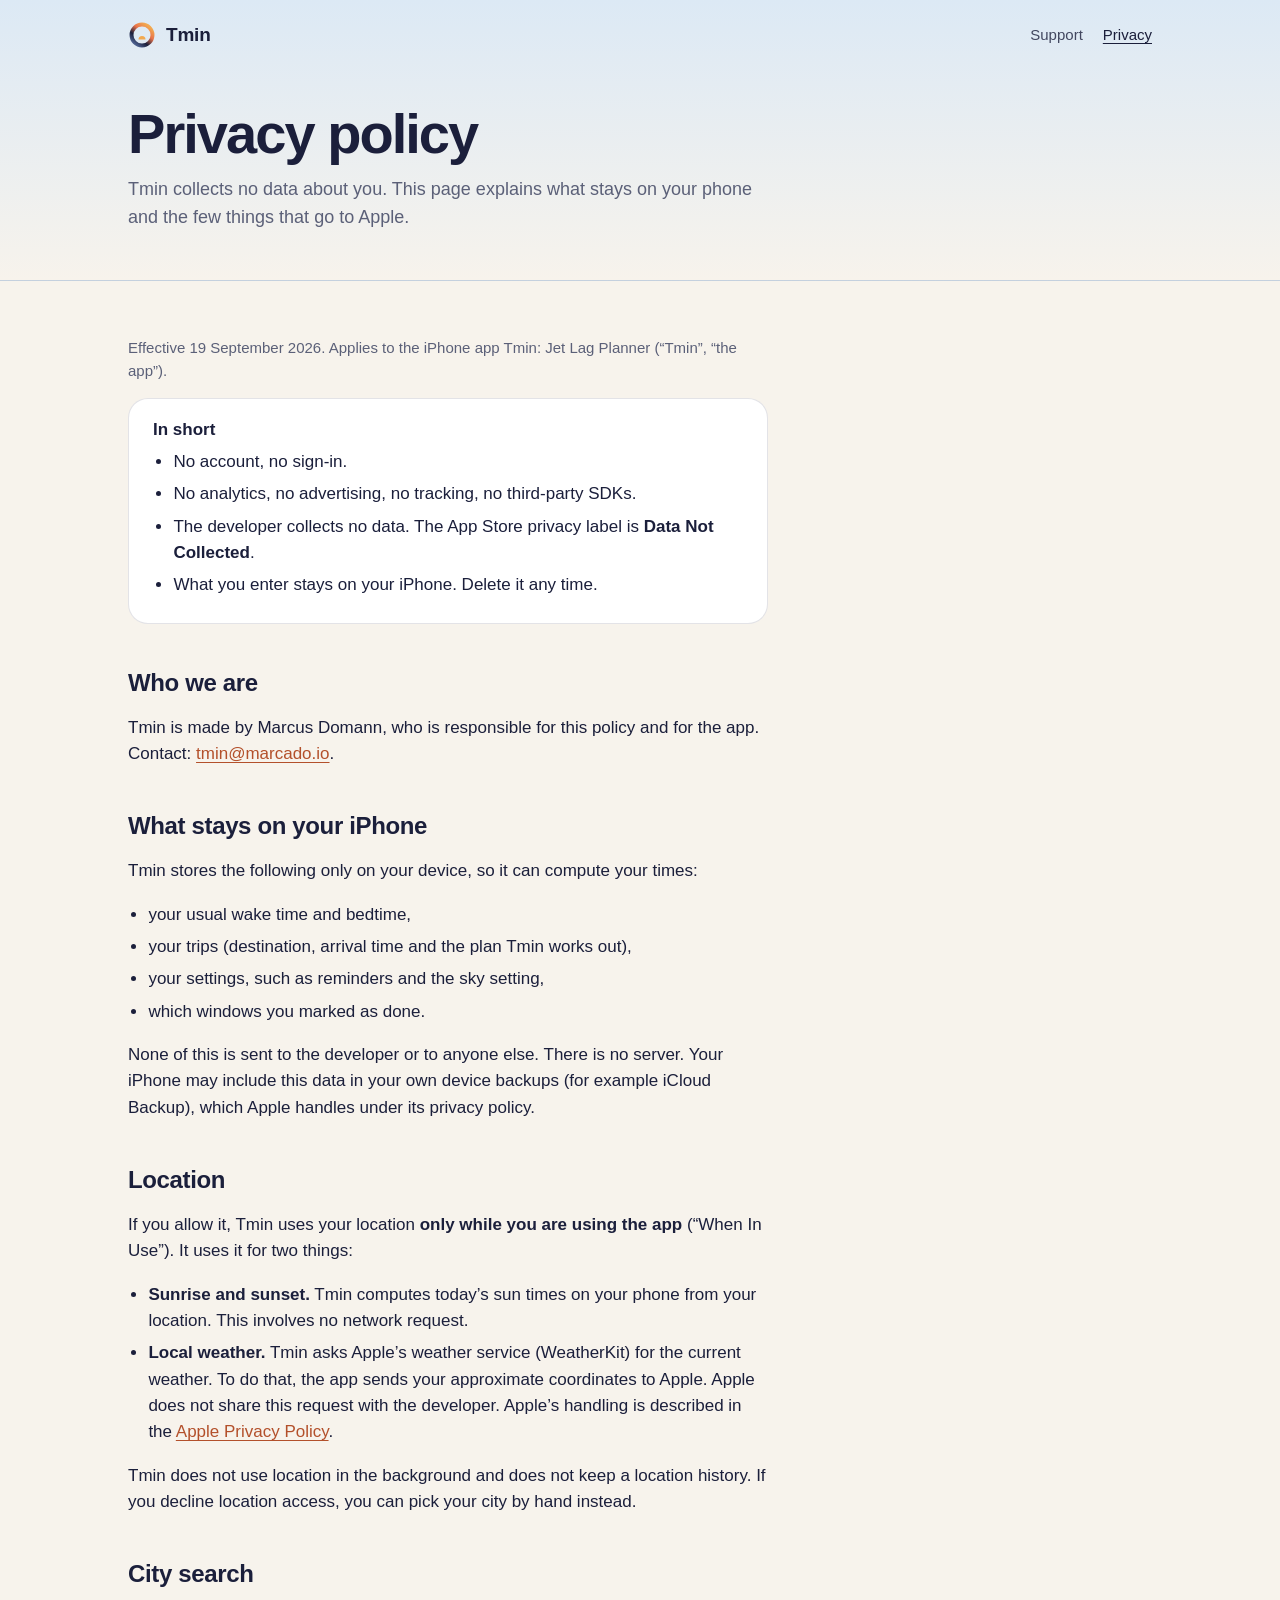
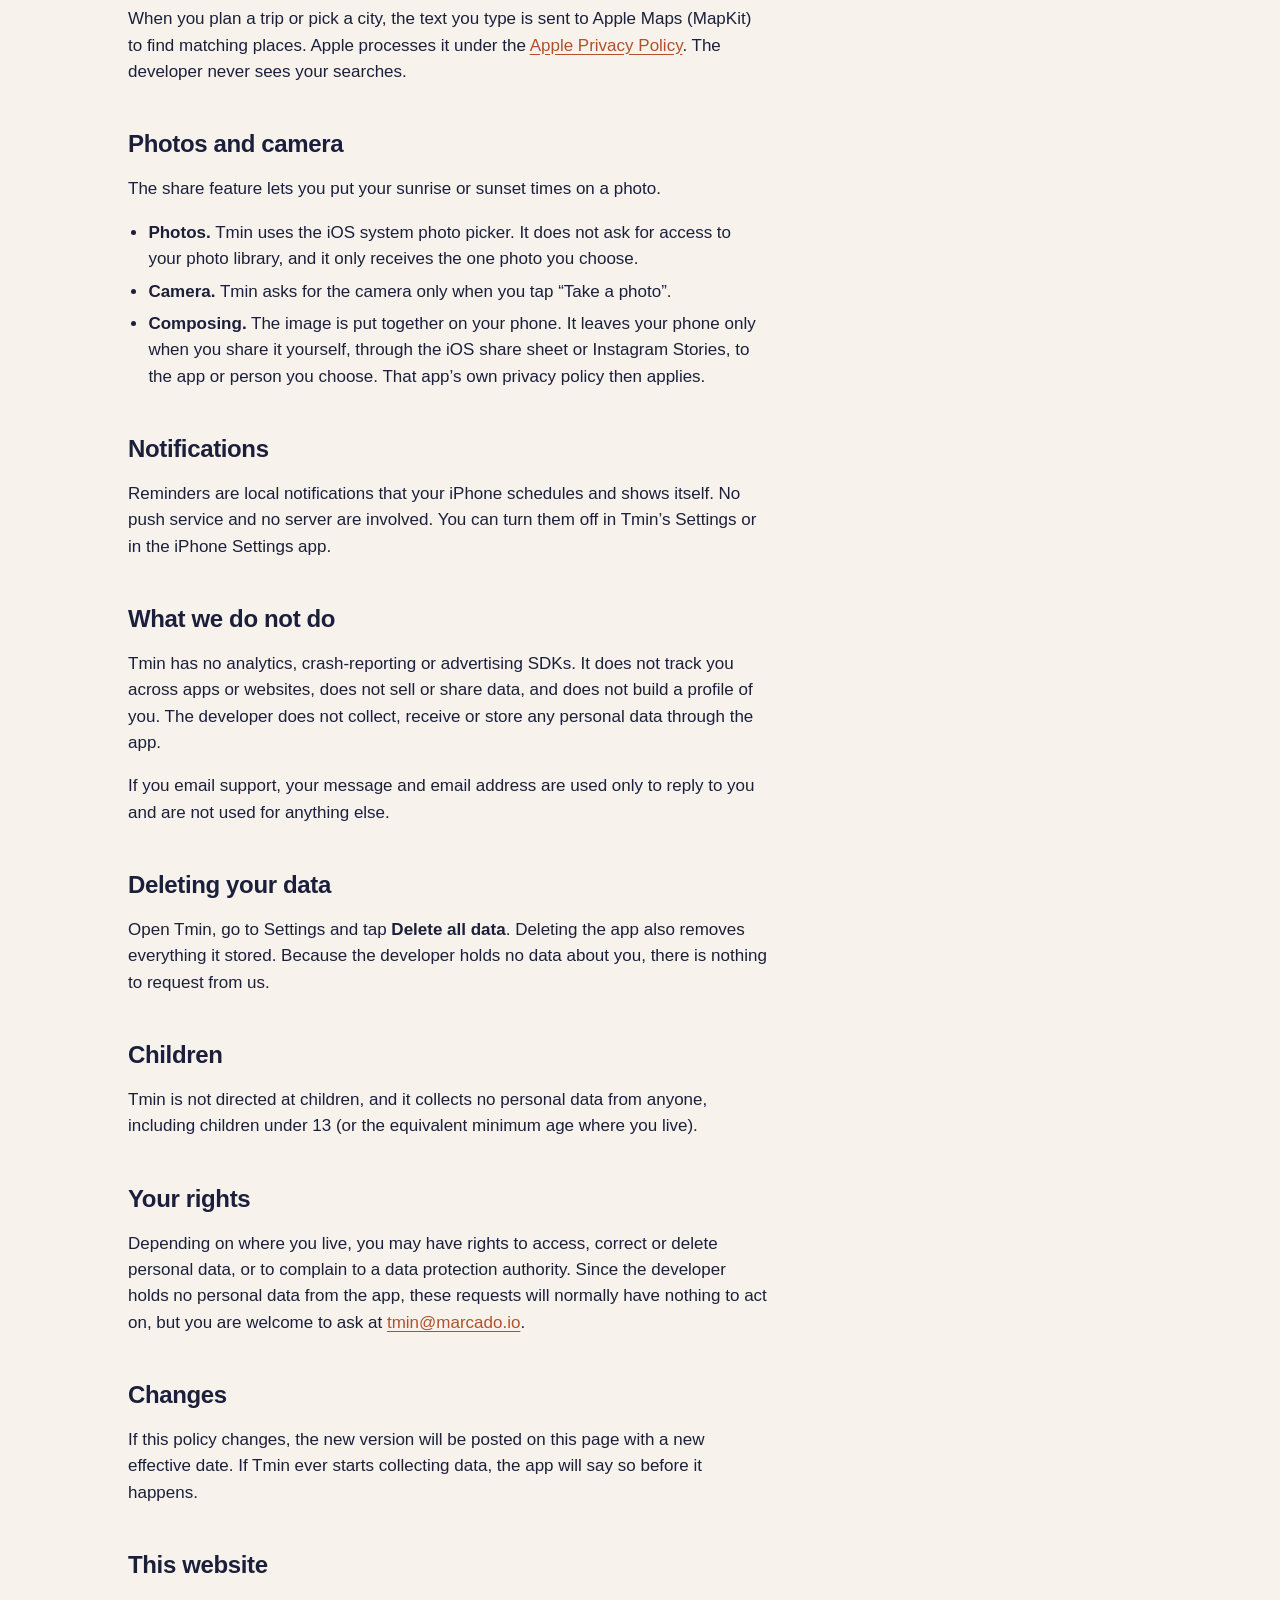
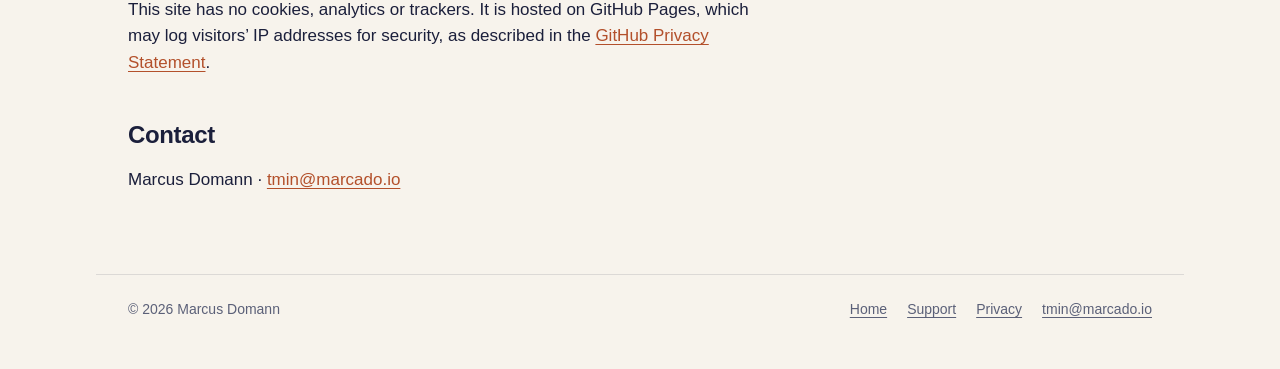
==== privacy/index.html @ cd1d9ae6 "Tmin support and privacy site Co-Authored-By: Claude Opus 5 (1M context) <noreply@anthropic.com>" ====
<!doctype html>
<html lang="en-GB">
<head>
<meta charset="utf-8">
<meta name="viewport" content="width=device-width, initial-scale=1">
<title>Tmin Privacy Policy</title>
<meta name="description" content="Tmin collects no data. No account, no analytics, no tracking. What stays on your iPhone and what goes to Apple.">
<meta name="theme-color" content="#DCE9F5">
<link rel="icon" href="../assets/favicon.svg" type="image/svg+xml">
<link rel="apple-touch-icon" href="../assets/apple-touch-icon.png">
<link rel="stylesheet" href="../assets/style.css">
</head>
<body>
<header class="page-head">
  <div class="wrap">
    <div class="bar">
      <a class="brand" href="../"><img src="../assets/favicon.svg" alt="" width="28" height="28">Tmin</a>
      <nav aria-label="Site"><a href="../support/">Support</a><a href="./" aria-current="page">Privacy</a></nav>
    </div>
    <div class="intro">
      <h1>Privacy policy</h1>
      <p>Tmin collects no data about you. This page explains what stays on your phone and the few things that go to Apple.</p>
    </div>
  </div>
</header>
<main class="wrap">
  <div class="doc">
    <p class="meta">Effective 19 September 2026. Applies to the iPhone app Tmin: Jet Lag Planner (“Tmin”, “the app”).</p>

    <div class="summary">
      <strong>In short</strong>
      <ul>
        <li>No account, no sign-in.</li>
        <li>No analytics, no advertising, no tracking, no third-party SDKs.</li>
        <li>The developer collects no data. The App Store privacy label is <strong>Data Not Collected</strong>.</li>
        <li>What you enter stays on your iPhone. Delete it any time.</li>
      </ul>
    </div>

    <h2 id="who">Who we are</h2>
    <p>Tmin is made by Marcus Domann, who is responsible for this policy and for the app. Contact: <a href="mailto:tmin@marcado.io">tmin@marcado.io</a>.</p>

    <h2 id="on-device">What stays on your iPhone</h2>
    <p>Tmin stores the following only on your device, so it can compute your times:</p>
    <ul>
      <li>your usual wake time and bedtime,</li>
      <li>your trips (destination, arrival time and the plan Tmin works out),</li>
      <li>your settings, such as reminders and the sky setting,</li>
      <li>which windows you marked as done.</li>
    </ul>
    <p>None of this is sent to the developer or to anyone else. There is no server. Your iPhone may include this data in your own device backups (for example iCloud Backup), which Apple handles under its privacy policy.</p>

    <h2 id="location">Location</h2>
    <p>If you allow it, Tmin uses your location <strong>only while you are using the app</strong> (“When In Use”). It uses it for two things:</p>
    <ul>
      <li><strong>Sunrise and sunset.</strong> Tmin computes today’s sun times on your phone from your location. This involves no network request.</li>
      <li><strong>Local weather.</strong> Tmin asks Apple’s weather service (WeatherKit) for the current weather. To do that, the app sends your approximate coordinates to Apple. Apple does not share this request with the developer. Apple’s handling is described in the <a href="https://www.apple.com/legal/privacy/">Apple Privacy Policy</a>.</li>
    </ul>
    <p>Tmin does not use location in the background and does not keep a location history. If you decline location access, you can pick your city by hand instead.</p>

    <h2 id="search">City search</h2>
    <p>When you plan a trip or pick a city, the text you type is sent to Apple Maps (MapKit) to find matching places. Apple processes it under the <a href="https://www.apple.com/legal/privacy/">Apple Privacy Policy</a>. The developer never sees your searches.</p>

    <h2 id="photos">Photos and camera</h2>
    <p>The share feature lets you put your sunrise or sunset times on a photo.</p>
    <ul>
      <li><strong>Photos.</strong> Tmin uses the iOS system photo picker. It does not ask for access to your photo library, and it only receives the one photo you choose.</li>
      <li><strong>Camera.</strong> Tmin asks for the camera only when you tap “Take a photo”.</li>
      <li><strong>Composing.</strong> The image is put together on your phone. It leaves your phone only when you share it yourself, through the iOS share sheet or Instagram Stories, to the app or person you choose. That app’s own privacy policy then applies.</li>
    </ul>

    <h2 id="notifications">Notifications</h2>
    <p>Reminders are local notifications that your iPhone schedules and shows itself. No push service and no server are involved. You can turn them off in Tmin’s Settings or in the iPhone Settings app.</p>

    <h2 id="not-collected">What we do not do</h2>
    <p>Tmin has no analytics, crash-reporting or advertising SDKs. It does not track you across apps or websites, does not sell or share data, and does not build a profile of you. The developer does not collect, receive or store any personal data through the app.</p>
    <p>If you email support, your message and email address are used only to reply to you and are not used for anything else.</p>

    <h2 id="delete">Deleting your data</h2>
    <p>Open Tmin, go to Settings and tap <strong>Delete all data</strong>. Deleting the app also removes everything it stored. Because the developer holds no data about you, there is nothing to request from us.</p>

    <h2 id="children">Children</h2>
    <p>Tmin is not directed at children, and it collects no personal data from anyone, including children under 13 (or the equivalent minimum age where you live).</p>

    <h2 id="rights">Your rights</h2>
    <p>Depending on where you live, you may have rights to access, correct or delete personal data, or to complain to a data protection authority. Since the developer holds no personal data from the app, these requests will normally have nothing to act on, but you are welcome to ask at <a href="mailto:tmin@marcado.io">tmin@marcado.io</a>.</p>

    <h2 id="changes">Changes</h2>
    <p>If this policy changes, the new version will be posted on this page with a new effective date. If Tmin ever starts collecting data, the app will say so before it happens.</p>

    <h2 id="website">This website</h2>
    <p>This site has no cookies, analytics or trackers. It is hosted on GitHub Pages, which may log visitors’ IP addresses for security, as described in the <a href="https://docs.github.com/en/site-policy/privacy-policies/github-general-privacy-statement">GitHub Privacy Statement</a>.</p>

    <h2 id="contact">Contact</h2>
    <p>Marcus Domann · <a href="mailto:tmin@marcado.io">tmin@marcado.io</a></p>
  </div>
</main>
<footer>
  <div class="wrap">
    <span>© 2026 Marcus Domann</span>
    <nav aria-label="Footer"><a href="../">Home</a><a href="../support/">Support</a><a href="../privacy/">Privacy</a><a href="mailto:tmin@marcado.io">tmin@marcado.io</a></nav>
  </div>
</footer>
</body>
</html>
---- assets/style.css ----
:root {
  --indigo: #1B1F3B;
  --amber: #F2A950;
  --coral: #E8734A;
  --sky: #DCE9F5;
  --paper: #F7F3EC;
  --dusk: #4A5E8C;

  --bg: var(--paper);
  --surface: #FFFFFF;
  --text: var(--indigo);
  --muted: #5B6078;
  --rule: rgba(27, 31, 59, 0.12);
  --link: #B3502B;
  --hero: linear-gradient(180deg, #1B1F3B 0%, #2F3A66 34%, #6E86B5 62%, #DCE9F5 82%, #F7E3C4 94%, #F2A950 100%);
  --hero-soft: linear-gradient(180deg, #DCE9F5 0%, #F7F3EC 100%);

  --font: -apple-system, BlinkMacSystemFont, "SF Pro Text", "Helvetica Neue", Helvetica, Arial, sans-serif;
  --display: -apple-system-headline, -apple-system, BlinkMacSystemFont, "SF Pro Display", "Helvetica Neue", Helvetica, Arial, sans-serif;
  --measure: 40rem;
  color-scheme: light dark;
}

@media (prefers-color-scheme: dark) {
  :root {
    --bg: #12152A;
    --surface: #1B1F3B;
    --text: #F2EEE6;
    --muted: #A9AEC6;
    --rule: rgba(247, 243, 236, 0.14);
    --link: var(--amber);
    --hero-soft: linear-gradient(180deg, #1B1F3B 0%, #12152A 100%);
  }
}

* { box-sizing: border-box; }
html { -webkit-text-size-adjust: 100%; }
body {
  margin: 0;
  background: var(--bg);
  color: var(--text);
  font: 17px/1.55 var(--font);
  -webkit-font-smoothing: antialiased;
}
img { max-width: 100%; display: block; }
a { color: var(--link); text-underline-offset: 0.18em; }
a:hover { text-decoration-thickness: 2px; }
:focus-visible { outline: 2px solid var(--amber); outline-offset: 3px; border-radius: 4px; }

.wrap { max-width: 68rem; margin: 0 auto; padding: 0 16px; }
@media (min-width: 720px) { .wrap { padding: 0 32px; } }

/* Top bar */
.bar { display: flex; align-items: center; justify-content: space-between; gap: 16px; padding: 20px 0; }
.brand { display: inline-flex; align-items: center; gap: 10px; color: inherit; text-decoration: none; font-weight: 700; font-size: 19px; letter-spacing: -0.01em; }
.brand img { width: 28px; height: 28px; }
.bar nav { display: flex; gap: 20px; font-size: 15px; }
.bar nav a { color: inherit; text-decoration: none; opacity: 0.8; }
.bar nav a:hover, .bar nav a[aria-current] { opacity: 1; text-decoration: underline; }

/* Ring mark */
.mark {
  position: relative;
  width: var(--size, 120px);
  aspect-ratio: 1;
  border-radius: 50%;
  background: conic-gradient(from 0deg, #DCE9F5, #F2A950 70deg, #E8734A 130deg, #1B1F3B 185deg, #4A5E8C 270deg, #DCE9F5 360deg);
  -webkit-mask: radial-gradient(circle, transparent 57%, #000 58%);
          mask: radial-gradient(circle, transparent 57%, #000 58%);
}
.mark-wrap { position: relative; width: var(--size, 120px); aspect-ratio: 1; }
.mark-wrap svg { position: absolute; inset: 0; width: 100%; height: 100%; }

/* Landing hero */
.hero { background: var(--hero); color: var(--paper); }
.hero .bar nav a { color: var(--paper); }
.hero-body { text-align: center; padding: 48px 0 120px; }
.hero-body .mark-wrap { --size: 132px; margin: 0 auto 28px; }
.hero h1 {
  font-family: var(--display);
  font-size: clamp(44px, 9vw, 84px);
  line-height: 1.02;
  letter-spacing: -0.035em;
  font-weight: 700;
  margin: 0;
}
.hero .kicker { margin: 0 0 14px; font-size: 14px; letter-spacing: 0.16em; text-transform: uppercase; opacity: 0.75; }
.hero .lede { max-width: 34rem; margin: 22px auto 0; font-size: clamp(18px, 2.4vw, 21px); line-height: 1.5; color: rgba(247, 243, 236, 0.9); }
.cta { display: inline-flex; flex-wrap: wrap; justify-content: center; gap: 12px 28px; margin-top: 34px; align-items: center; }
.button {
  display: inline-block;
  background: var(--paper);
  color: var(--indigo);
  text-decoration: none;
  font-weight: 600;
  padding: 14px 26px;
  border-radius: 999px;
  box-shadow: 0 8px 30px rgba(27, 31, 59, 0.25);
}
.button:hover { background: #fff; }
.cta .quiet { color: var(--paper); font-size: 15px; }
.facts { margin: 30px 0 0; padding: 0; list-style: none; display: flex; flex-wrap: wrap; justify-content: center; gap: 8px 22px; font-size: 14px; color: var(--indigo); }
.facts li::before { content: "·"; margin-right: 8px; opacity: 0.5; }
.facts li:first-child::before { content: none; }

/* Worked example */
.example { margin-top: -72px; }
.card {
  background: var(--surface);
  border-radius: 24px;
  padding: 28px 24px;
  box-shadow: 0 1px 0 var(--rule), 0 24px 60px rgba(27, 31, 59, 0.12);
}
@media (min-width: 720px) { .card { padding: 36px 40px; } }
.card h2 { margin: 0 0 4px; font-size: 15px; letter-spacing: 0.12em; text-transform: uppercase; color: var(--muted); font-weight: 600; }
.card .route { margin: 0 0 22px; font-size: clamp(22px, 3.4vw, 28px); font-weight: 700; letter-spacing: -0.02em; }
.blocks { display: grid; gap: 12px; grid-template-columns: 1fr; margin: 0; padding: 0; list-style: none; }
@media (min-width: 640px) { .blocks { grid-template-columns: 1fr 1fr; } }
.block { border-radius: 16px; padding: 18px 20px; display: grid; gap: 2px; }
.block .time { font-size: clamp(28px, 5vw, 38px); font-weight: 700; letter-spacing: -0.03em; font-variant-numeric: tabular-nums; }
.block .what { font-weight: 600; }
.block.avoid { background: #1B1F3B; color: var(--paper); }
.block.seek { background: linear-gradient(135deg, #F7E3C4, #F2A950); color: var(--indigo); }
.card .note { margin: 18px 0 0; font-size: 14px; color: var(--muted); }

/* Sections */
section { padding: 72px 0 0; }
.section-title { font-size: clamp(28px, 4.4vw, 40px); letter-spacing: -0.025em; line-height: 1.1; margin: 0 0 12px; }
.section-lede { color: var(--muted); max-width: var(--measure); margin: 0 0 32px; font-size: 18px; }
.features { display: grid; gap: 20px; grid-template-columns: 1fr; }
@media (min-width: 820px) { .features { grid-template-columns: repeat(3, 1fr); } }
.feature { padding: 26px 24px; border-radius: 22px; background: var(--hero-soft); border: 1px solid var(--rule); }
.feature .dot { width: 36px; height: 36px; border-radius: 50%; margin-bottom: 18px; }
.feature h3 { margin: 0 0 8px; font-size: 21px; letter-spacing: -0.01em; }
.feature p { margin: 0 0 10px; color: var(--muted); }
.feature ul { margin: 0; padding-left: 1.1em; color: var(--muted); }
.feature li { margin: 4px 0; }
.dot.trip { background: radial-gradient(circle at 35% 35%, #F7E3C4, #E8734A); }
.dot.day { background: radial-gradient(circle at 35% 35%, #fff, #F2A950); }
.dot.private { background: radial-gradient(circle at 35% 35%, #6E86B5, #1B1F3B); }

/* Screenshots */
.shots {
  display: grid;
  grid-auto-flow: column;
  grid-auto-columns: minmax(150px, 1fr);
  gap: 16px;
  overflow-x: auto;
  scroll-snap-type: x mandatory;
  padding: 4px 0 20px;
  margin: 0;
  list-style: none;
  overscroll-behavior-x: contain;
}
.shots li { scroll-snap-align: start; }
.shots img { width: 100%; height: auto; border-radius: 28px; box-shadow: 0 16px 40px rgba(27, 31, 59, 0.16); background: var(--sky); }
.shots figcaption { font-size: 14px; color: var(--muted); margin-top: 10px; text-align: center; }
@media (max-width: 719px) { .shots { grid-auto-columns: 62%; } }

/* Closing band */
.closing { margin-top: 80px; background: linear-gradient(180deg, var(--bg) 0%, #F2D6B0 45%, #E8734A 80%, #1B1F3B 100%); padding: 80px 0 64px; text-align: center; color: var(--indigo); }
.closing h2 { font-size: clamp(30px, 5vw, 48px); letter-spacing: -0.03em; margin: 0 0 12px; }
.closing p { margin: 0 auto; max-width: 30rem; }
.closing .button { margin-top: 26px; }
@media (prefers-color-scheme: dark) {
  .closing { background: linear-gradient(180deg, var(--bg) 0%, #2F3A66 40%, #E8734A 85%, #F2A950 100%); color: var(--paper); }
}

/* Document pages (support, privacy, 404) */
.page-head { background: var(--hero-soft); border-bottom: 1px solid var(--rule); }
.page-head .intro { padding: 36px 0 48px; max-width: var(--measure); }
.page-head h1 { font-size: clamp(36px, 6vw, 56px); letter-spacing: -0.035em; line-height: 1.05; margin: 0 0 12px; }
.page-head p { margin: 0; color: var(--muted); font-size: 18px; }
.doc { max-width: var(--measure); padding: 40px 0 24px; }
.doc h2 { font-size: 24px; letter-spacing: -0.015em; margin: 44px 0 10px; line-height: 1.25; }
.doc h2:first-child { margin-top: 0; }
.doc h3 { font-size: 18px; margin: 24px 0 6px; }
.doc p, .doc li { overflow-wrap: anywhere; }
.doc ul, .doc ol { padding-left: 1.2em; }
.doc li { margin: 6px 0; }
.doc .meta { color: var(--muted); font-size: 15px; }
.contact {
  display: flex; flex-wrap: wrap; align-items: center; justify-content: space-between; gap: 12px 24px;
  background: var(--surface); border: 1px solid var(--rule); border-radius: 20px; padding: 22px 24px; margin-bottom: 8px;
}
.contact strong { display: block; font-size: 15px; color: var(--muted); font-weight: 500; }
.contact a { font-size: 20px; font-weight: 650; overflow-wrap: anywhere; }
.summary { background: var(--surface); border: 1px solid var(--rule); border-radius: 20px; padding: 18px 24px; }
.summary ul { margin: 6px 0; }
details { border-bottom: 1px solid var(--rule); padding: 4px 0; }
details:first-of-type { border-top: 1px solid var(--rule); }
summary { cursor: pointer; list-style: none; font-weight: 650; font-size: 18px; padding: 16px 32px 16px 0; position: relative; }
summary::-webkit-details-marker { display: none; }
summary::after { content: "+"; position: absolute; right: 4px; top: 12px; font-size: 24px; font-weight: 400; color: var(--muted); }
details[open] summary::after { content: "−"; }
details > :not(summary) { margin-top: 0; }
details > p:last-child, details > ul:last-child, details > ol:last-child { margin-bottom: 20px; }
.tag { display: inline-block; font-size: 12px; letter-spacing: 0.08em; text-transform: uppercase; font-weight: 700; color: var(--coral); margin-right: 6px; }

/* Footer */
footer { padding: 40px 0 48px; font-size: 14px; color: var(--muted); }
footer .wrap { display: flex; flex-wrap: wrap; gap: 12px 24px; justify-content: space-between; border-top: 1px solid var(--rule); padding-top: 24px; }
footer nav { display: flex; flex-wrap: wrap; gap: 8px 20px; }
footer a { color: inherit; }
.closing + footer .wrap { border-top: 0; }
.closing + footer { background: #1B1F3B; color: rgba(247, 243, 236, 0.7); padding-top: 8px; }
@media (prefers-color-scheme: dark) { .closing + footer { background: #F2A950; color: var(--indigo); } }

/* 404 */
.lost { text-align: center; padding: 72px 0 40px; }
.lost .mark-wrap { --size: 96px; margin: 0 auto 24px; }
.lost h1 { font-size: clamp(34px, 6vw, 52px); letter-spacing: -0.03em; margin: 0 0 10px; }
.lost p { color: var(--muted); margin: 0 auto 8px; max-width: 28rem; }

@media (prefers-reduced-motion: no-preference) {
  html { scroll-behavior: smooth; }
}

figure { margin: 0; }
@media (prefers-color-scheme: dark) {
  .block.avoid { background: #0E1124; box-shadow: inset 0 0 0 1px var(--rule); }
  .card { box-shadow: 0 0 0 1px var(--rule), 0 24px 60px rgba(0, 0, 0, 0.35); }
}
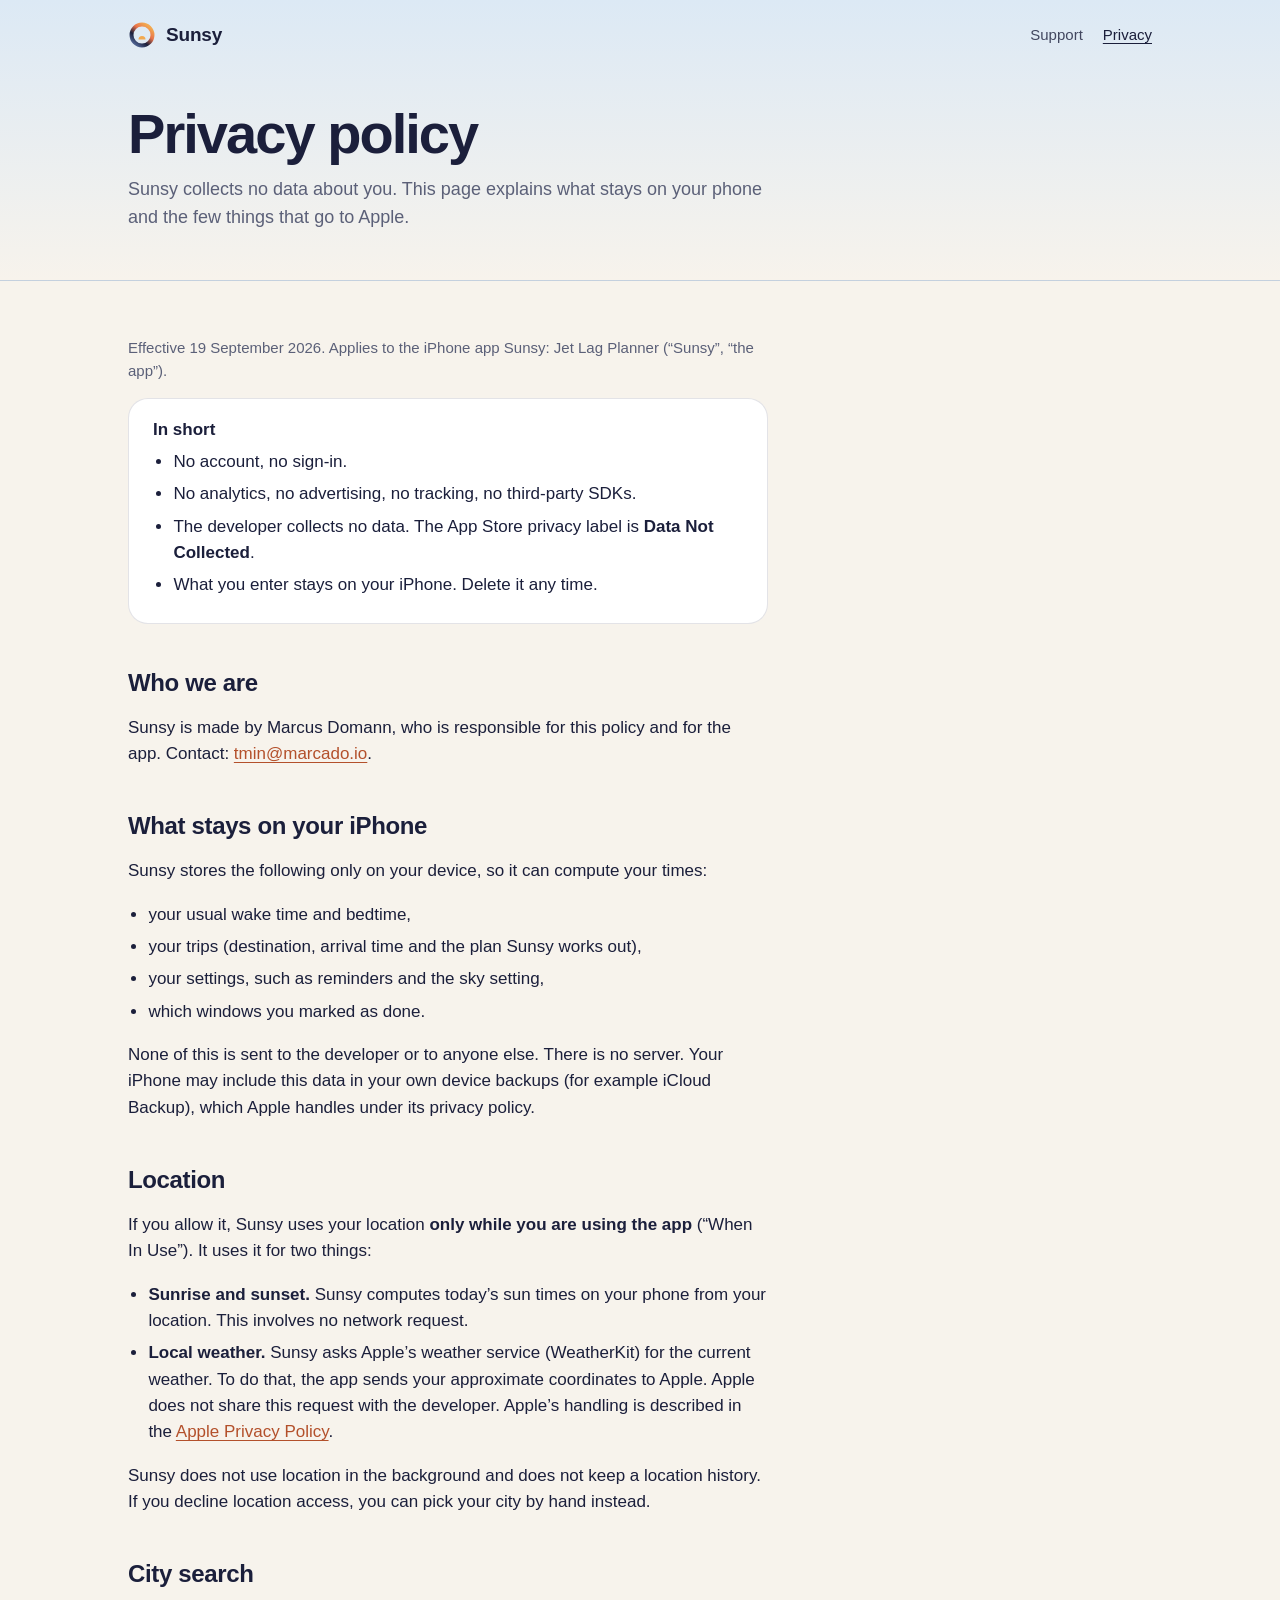
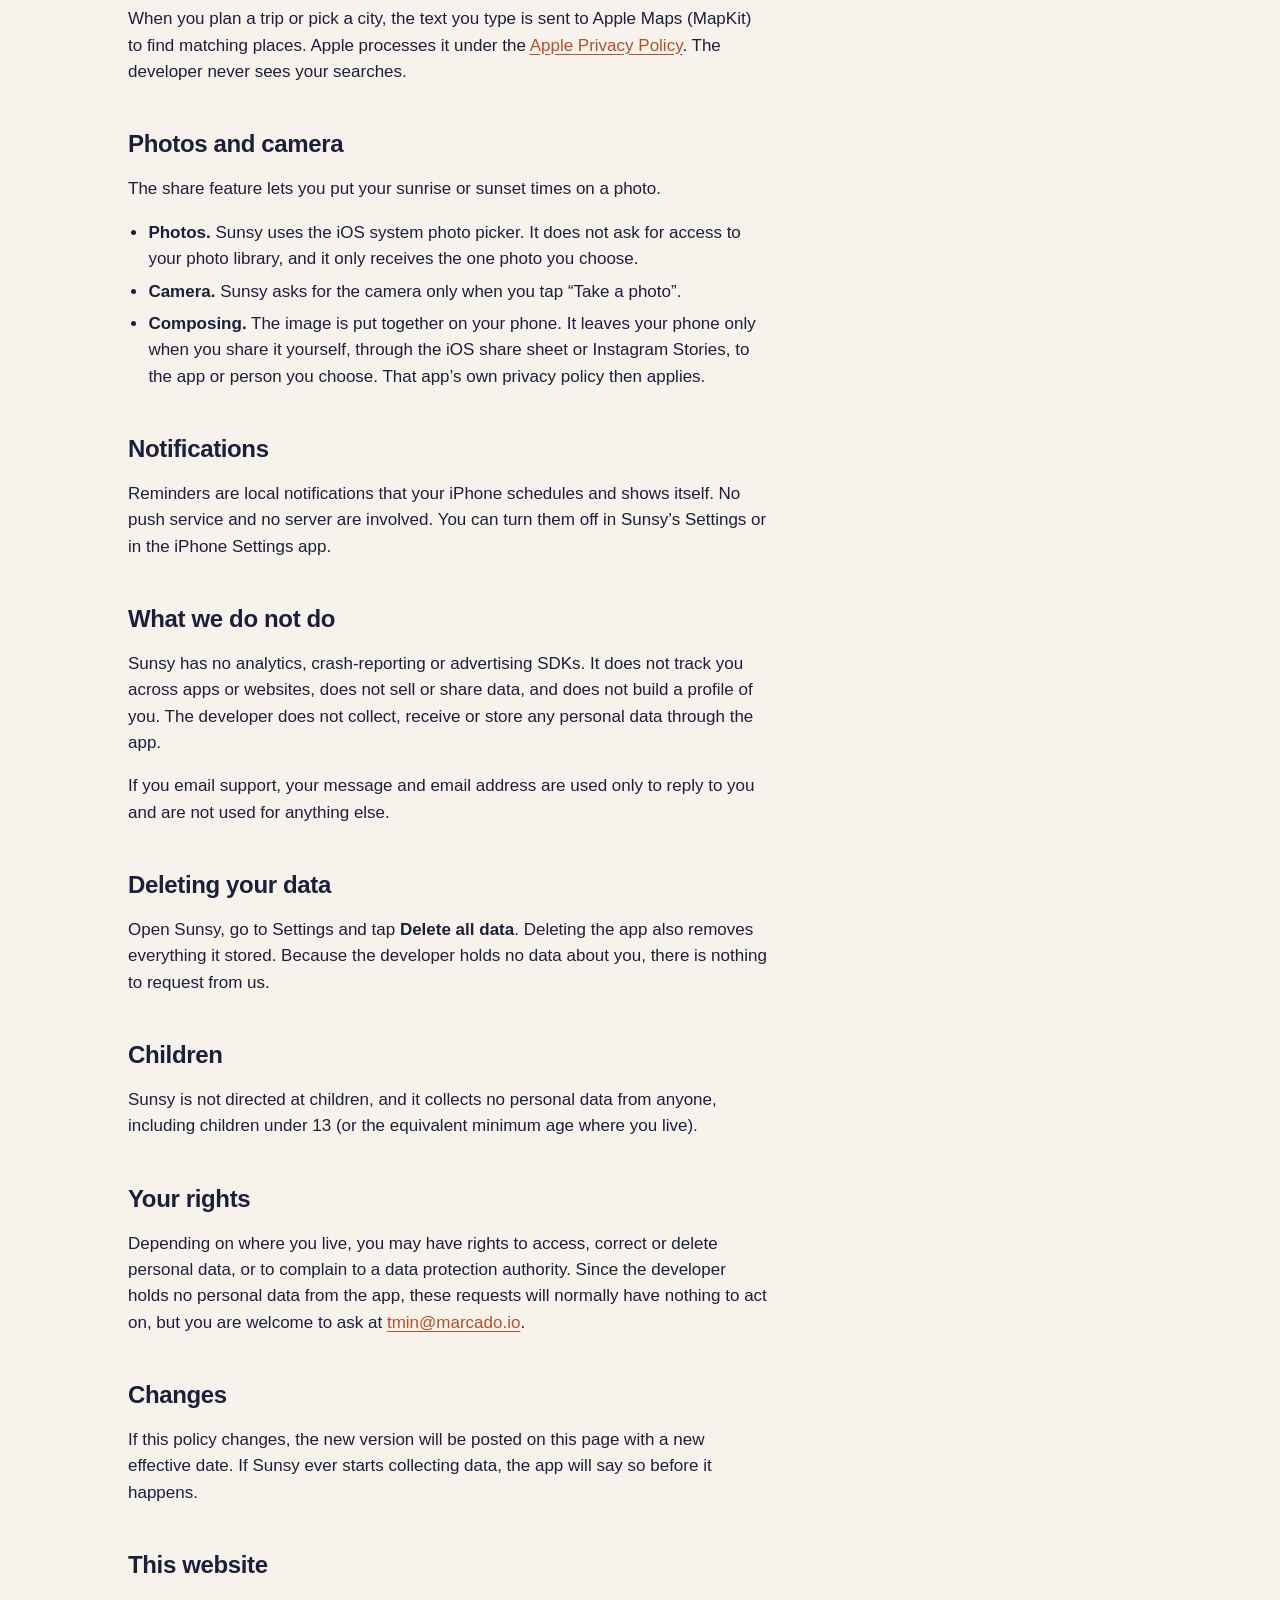
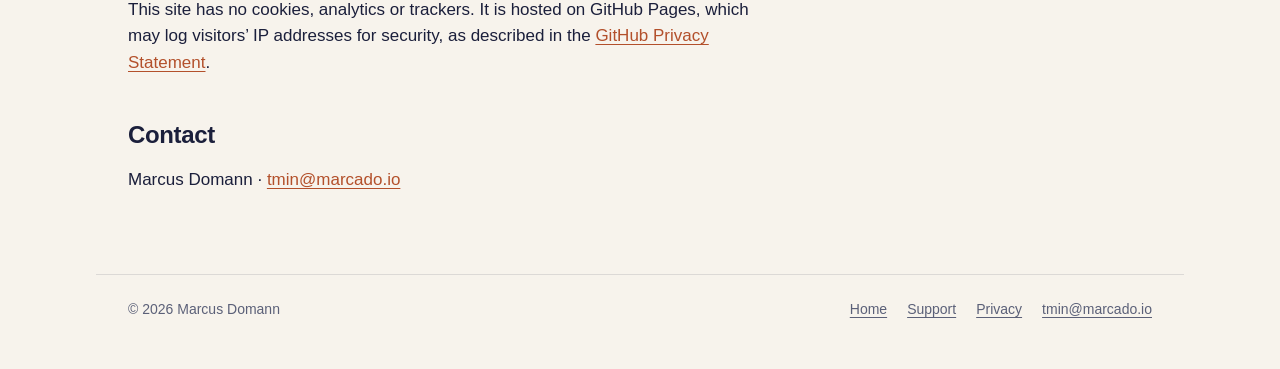
==== commit f0b066b0: "Rename to Sunsy; tagline Sync with the sun." ====
--- a/privacy/index.html
+++ b/privacy/index.html
@@ -3,8 +3,8 @@
 <head>
 <meta charset="utf-8">
 <meta name="viewport" content="width=device-width, initial-scale=1">
-<title>Tmin Privacy Policy</title>
-<meta name="description" content="Tmin collects no data. No account, no analytics, no tracking. What stays on your iPhone and what goes to Apple.">
+<title>Sunsy Privacy Policy</title>
+<meta name="description" content="Sunsy collects no data. No account, no analytics, no tracking. What stays on your iPhone and what goes to Apple.">
 <meta name="theme-color" content="#DCE9F5">
 <link rel="icon" href="../assets/favicon.svg" type="image/svg+xml">
 <link rel="apple-touch-icon" href="../assets/apple-touch-icon.png">
@@ -14,18 +14,18 @@
 <header class="page-head">
   <div class="wrap">
     <div class="bar">
-      <a class="brand" href="../"><img src="../assets/favicon.svg" alt="" width="28" height="28">Tmin</a>
+      <a class="brand" href="../"><img src="../assets/favicon.svg" alt="" width="28" height="28">Sunsy</a>
       <nav aria-label="Site"><a href="../support/">Support</a><a href="./" aria-current="page">Privacy</a></nav>
     </div>
     <div class="intro">
       <h1>Privacy policy</h1>
-      <p>Tmin collects no data about you. This page explains what stays on your phone and the few things that go to Apple.</p>
+      <p>Sunsy collects no data about you. This page explains what stays on your phone and the few things that go to Apple.</p>
     </div>
   </div>
 </header>
 <main class="wrap">
   <div class="doc">
-    <p class="meta">Effective 19 September 2026. Applies to the iPhone app Tmin: Jet Lag Planner (“Tmin”, “the app”).</p>
+    <p class="meta">Effective 19 September 2026. Applies to the iPhone app Sunsy: Jet Lag Planner (“Sunsy”, “the app”).</p>
 
     <div class="summary">
       <strong>In short</strong>
@@ -38,25 +38,25 @@
     </div>
 
     <h2 id="who">Who we are</h2>
-    <p>Tmin is made by Marcus Domann, who is responsible for this policy and for the app. Contact: <a href="mailto:tmin@marcado.io">tmin@marcado.io</a>.</p>
+    <p>Sunsy is made by Marcus Domann, who is responsible for this policy and for the app. Contact: <a href="mailto:tmin@marcado.io">tmin@marcado.io</a>.</p>
 
     <h2 id="on-device">What stays on your iPhone</h2>
-    <p>Tmin stores the following only on your device, so it can compute your times:</p>
+    <p>Sunsy stores the following only on your device, so it can compute your times:</p>
     <ul>
       <li>your usual wake time and bedtime,</li>
-      <li>your trips (destination, arrival time and the plan Tmin works out),</li>
+      <li>your trips (destination, arrival time and the plan Sunsy works out),</li>
       <li>your settings, such as reminders and the sky setting,</li>
       <li>which windows you marked as done.</li>
     </ul>
     <p>None of this is sent to the developer or to anyone else. There is no server. Your iPhone may include this data in your own device backups (for example iCloud Backup), which Apple handles under its privacy policy.</p>
 
     <h2 id="location">Location</h2>
-    <p>If you allow it, Tmin uses your location <strong>only while you are using the app</strong> (“When In Use”). It uses it for two things:</p>
+    <p>If you allow it, Sunsy uses your location <strong>only while you are using the app</strong> (“When In Use”). It uses it for two things:</p>
     <ul>
-      <li><strong>Sunrise and sunset.</strong> Tmin computes today’s sun times on your phone from your location. This involves no network request.</li>
-      <li><strong>Local weather.</strong> Tmin asks Apple’s weather service (WeatherKit) for the current weather. To do that, the app sends your approximate coordinates to Apple. Apple does not share this request with the developer. Apple’s handling is described in the <a href="https://www.apple.com/legal/privacy/">Apple Privacy Policy</a>.</li>
+      <li><strong>Sunrise and sunset.</strong> Sunsy computes today’s sun times on your phone from your location. This involves no network request.</li>
+      <li><strong>Local weather.</strong> Sunsy asks Apple’s weather service (WeatherKit) for the current weather. To do that, the app sends your approximate coordinates to Apple. Apple does not share this request with the developer. Apple’s handling is described in the <a href="https://www.apple.com/legal/privacy/">Apple Privacy Policy</a>.</li>
     </ul>
-    <p>Tmin does not use location in the background and does not keep a location history. If you decline location access, you can pick your city by hand instead.</p>
+    <p>Sunsy does not use location in the background and does not keep a location history. If you decline location access, you can pick your city by hand instead.</p>
 
     <h2 id="search">City search</h2>
     <p>When you plan a trip or pick a city, the text you type is sent to Apple Maps (MapKit) to find matching places. Apple processes it under the <a href="https://www.apple.com/legal/privacy/">Apple Privacy Policy</a>. The developer never sees your searches.</p>
@@ -64,29 +64,29 @@
     <h2 id="photos">Photos and camera</h2>
     <p>The share feature lets you put your sunrise or sunset times on a photo.</p>
     <ul>
-      <li><strong>Photos.</strong> Tmin uses the iOS system photo picker. It does not ask for access to your photo library, and it only receives the one photo you choose.</li>
-      <li><strong>Camera.</strong> Tmin asks for the camera only when you tap “Take a photo”.</li>
+      <li><strong>Photos.</strong> Sunsy uses the iOS system photo picker. It does not ask for access to your photo library, and it only receives the one photo you choose.</li>
+      <li><strong>Camera.</strong> Sunsy asks for the camera only when you tap “Take a photo”.</li>
       <li><strong>Composing.</strong> The image is put together on your phone. It leaves your phone only when you share it yourself, through the iOS share sheet or Instagram Stories, to the app or person you choose. That app’s own privacy policy then applies.</li>
     </ul>
 
     <h2 id="notifications">Notifications</h2>
-    <p>Reminders are local notifications that your iPhone schedules and shows itself. No push service and no server are involved. You can turn them off in Tmin’s Settings or in the iPhone Settings app.</p>
+    <p>Reminders are local notifications that your iPhone schedules and shows itself. No push service and no server are involved. You can turn them off in Sunsy’s Settings or in the iPhone Settings app.</p>
 
     <h2 id="not-collected">What we do not do</h2>
-    <p>Tmin has no analytics, crash-reporting or advertising SDKs. It does not track you across apps or websites, does not sell or share data, and does not build a profile of you. The developer does not collect, receive or store any personal data through the app.</p>
+    <p>Sunsy has no analytics, crash-reporting or advertising SDKs. It does not track you across apps or websites, does not sell or share data, and does not build a profile of you. The developer does not collect, receive or store any personal data through the app.</p>
     <p>If you email support, your message and email address are used only to reply to you and are not used for anything else.</p>
 
     <h2 id="delete">Deleting your data</h2>
-    <p>Open Tmin, go to Settings and tap <strong>Delete all data</strong>. Deleting the app also removes everything it stored. Because the developer holds no data about you, there is nothing to request from us.</p>
+    <p>Open Sunsy, go to Settings and tap <strong>Delete all data</strong>. Deleting the app also removes everything it stored. Because the developer holds no data about you, there is nothing to request from us.</p>
 
     <h2 id="children">Children</h2>
-    <p>Tmin is not directed at children, and it collects no personal data from anyone, including children under 13 (or the equivalent minimum age where you live).</p>
+    <p>Sunsy is not directed at children, and it collects no personal data from anyone, including children under 13 (or the equivalent minimum age where you live).</p>
 
     <h2 id="rights">Your rights</h2>
     <p>Depending on where you live, you may have rights to access, correct or delete personal data, or to complain to a data protection authority. Since the developer holds no personal data from the app, these requests will normally have nothing to act on, but you are welcome to ask at <a href="mailto:tmin@marcado.io">tmin@marcado.io</a>.</p>
 
     <h2 id="changes">Changes</h2>
-    <p>If this policy changes, the new version will be posted on this page with a new effective date. If Tmin ever starts collecting data, the app will say so before it happens.</p>
+    <p>If this policy changes, the new version will be posted on this page with a new effective date. If Sunsy ever starts collecting data, the app will say so before it happens.</p>
 
     <h2 id="website">This website</h2>
     <p>This site has no cookies, analytics or trackers. It is hosted on GitHub Pages, which may log visitors’ IP addresses for security, as described in the <a href="https://docs.github.com/en/site-policy/privacy-policies/github-general-privacy-statement">GitHub Privacy Statement</a>.</p>
